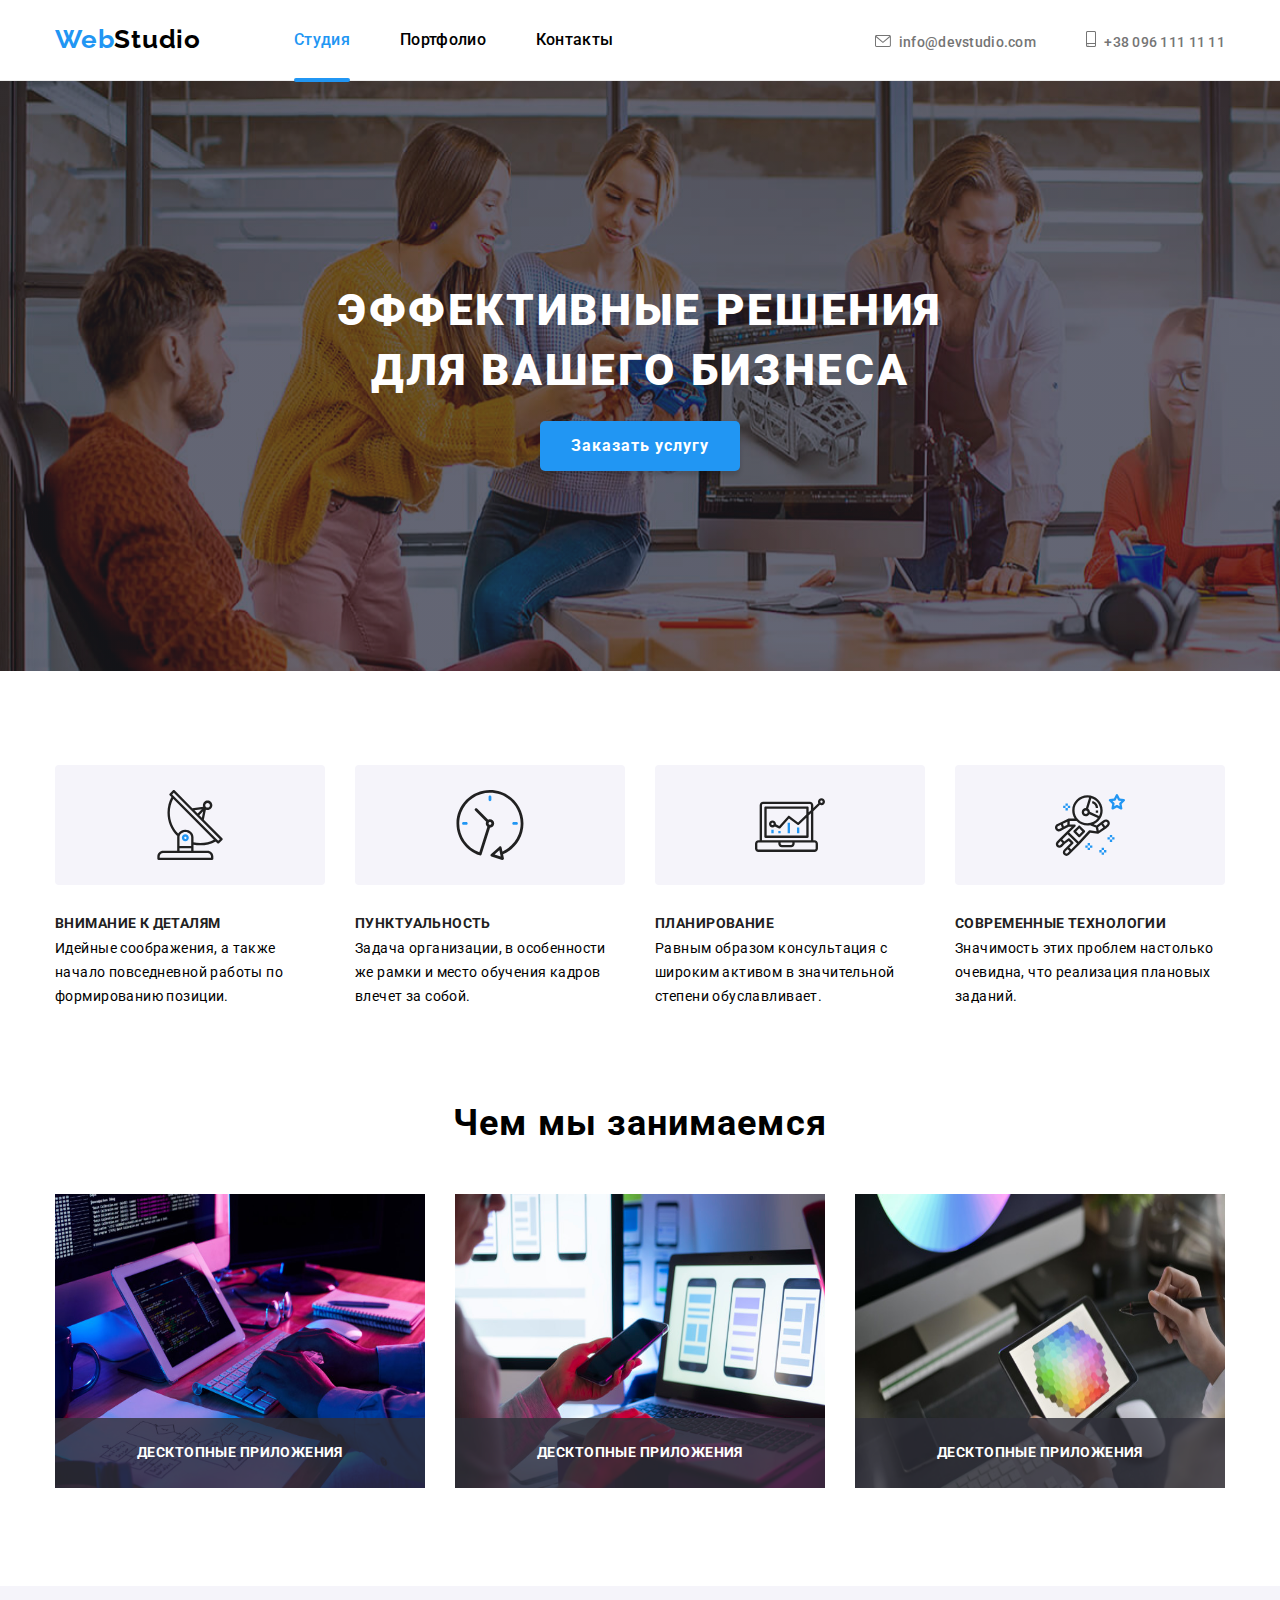
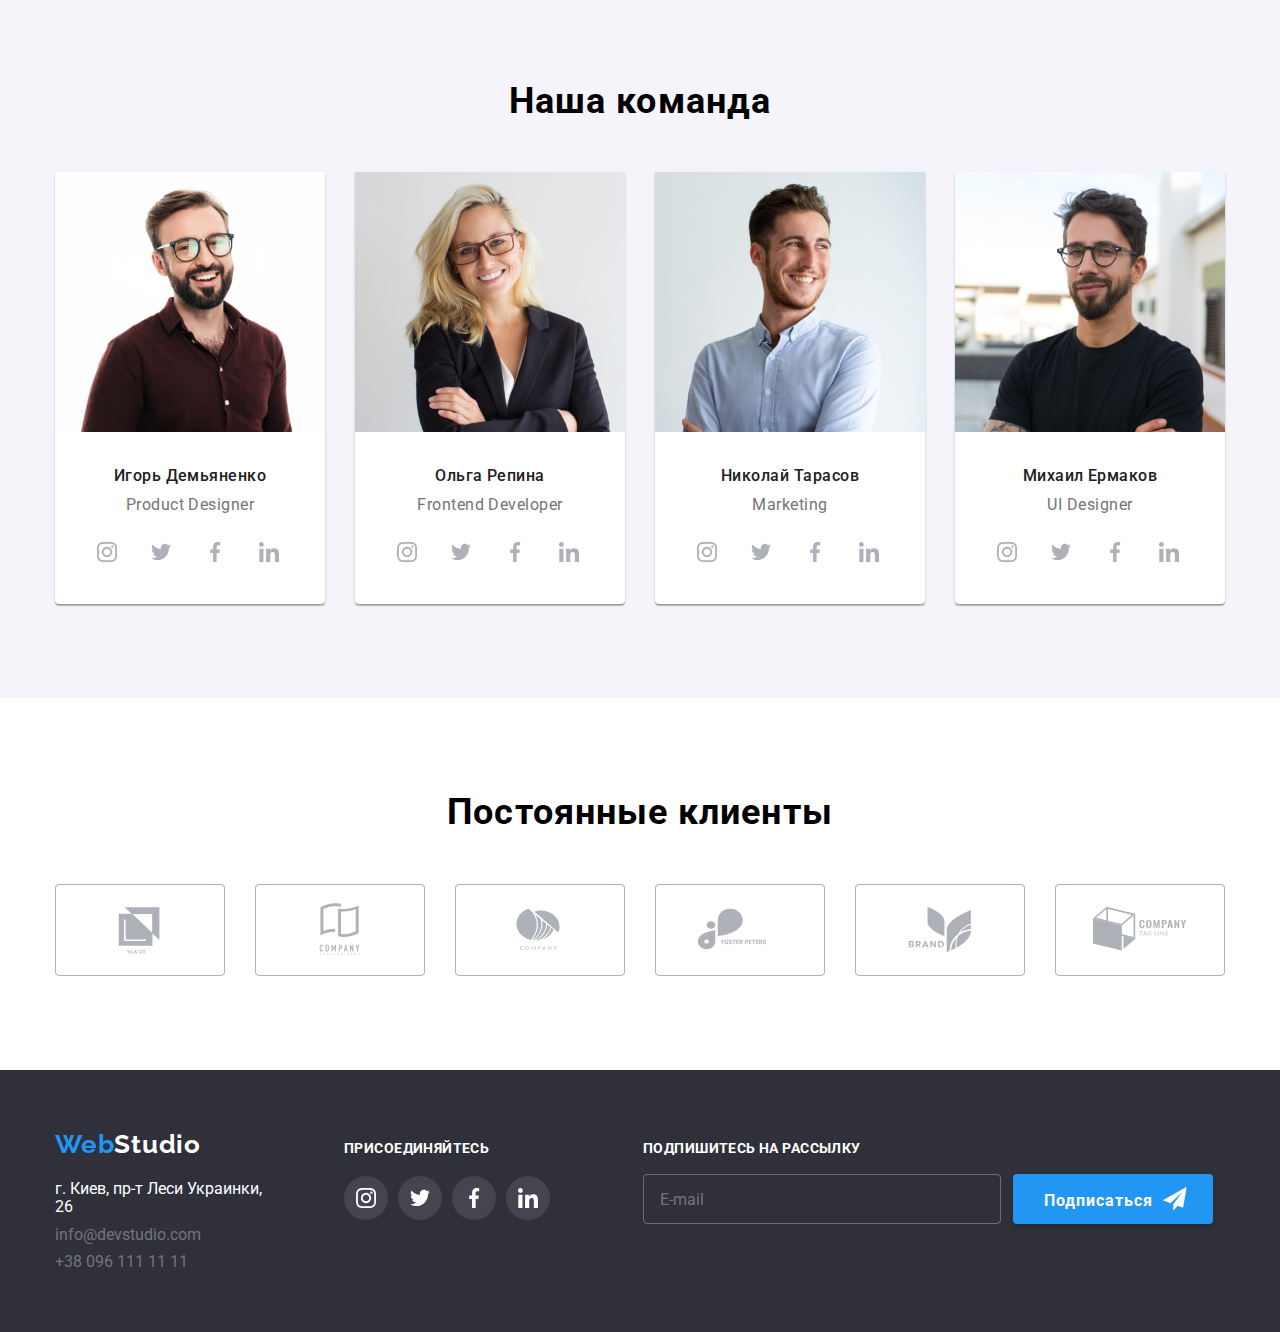
==== index.html @ 07a465f6 "190220222018" ====
<!DOCTYPE html>
<html lang="en">
  <head>
    <meta charset="UTF-8" />
    <meta http-equiv="X-UA-Compatible" content="IE=edge" />
    <meta name="viewport" content="width=device-width, initial-scale=1.0" />
    <link rel="stylesheet" href="./css/modern-normalize.css" />
    <link rel="stylesheet" href="./css/styles.css" />
    <link rel="preconnect" href="https://fonts.googleapis.com" />
    <link rel="preconnect" href="https://fonts.gstatic.com" crossorigin />
    <link
      href="https://fonts.googleapis.com/css2?family=Raleway:wght@700&family=Roboto:wght@400;500;700;900&display=swap"
      rel="stylesheet"
    />
    <title>web studio v2.1</title>
  </head>
  <body>
    <!-- голова сайта -->
    <header class="header">
      <div class="container">
        <a class="header__logo" href="./index.html"
          ><span class="header__logo__web">Web</span>Studio</a
        >
        <nav class="head-block">
          <ul class="header__top__menu">
            <li class="header__top__menu__pages active">
              <a class="header__top__menu__pages__active" href="index.html">Студия</a>
            </li>
            <li class="header__top__menu__pages">
              <a class="header__top__menu__pages__active" href="portfolio.html">Портфолио</a>
            </li>
            <li class="header__top__menu__pages">
              <a class="header__top__menu__pages__active" href="#">Контакты</a>
            </li>
          </ul>
        </nav>
        <ul class="header__contacts">
          <li class="header__contacts__list">
            <a class="contact-icon" href="mailto:info@devstudio.com">
              <svg class="letter-icon">
                <use href="./images/symbol-defs.svg#icon-envelope"></use>
              </svg>
              info@devstudio.com</a
            >
          </li>
          <li class="header__contacts__list">
            <a class="contact-icon" href="tel:+38 096 111 11 11">
              <svg class="tel-icon">
                <use href="./images/symbol-defs.svg#icon-smartphone"></use>
              </svg>
              +38 096 111 11 11</a
            >
          </li>
        </ul>
      </div>
    </header>
    <!-- основная часть сайта -->
    <main>
    <!-- секция с банером -->
    <section class="baner">
      <h1 class="slider__sentences">Эффективные решения<br />для вашего бизнеса</h1>
      <button type="button" class="button__style" data-modal-open> Заказать услугу</button>
    </section>
    <!-- секция наши приемущевства -->
    <section class="section">
      <div class="container">
        <ul class="fetures__unit__list">
          <li class="fetures__unit__list__item">
            <div class="fetures__unit__list__info__item__photo">
              <svg class="fetures-img">
                <use href="./images/symbol-defs.svg#icon-antenna-1"></use>
              </svg>
            </div>
            <h3 class="fetures__unit__list__item__headline">Внимание к деталям</h3>
            <p class="fetures__unit__list__item__text">
              Идейные соображения, а также начало повседневной работы по формированию позиции.
            </p>
          </li>
          <li class="fetures__unit__list__item">
            <div class="fetures__unit__list__info__item__photo">
              <svg class="fetures-img">
                <use href="./images/symbol-defs.svg#icon-clock-1"></use>
              </svg>
            </div>
            <h3 class="fetures__unit__list__item__headline">Пунктуальность</h3>
            <p class="fetures__unit__list__item__text">
              Задача организации, в особенности же рамки и место обучения кадров влечет за собой.
            </p>
          </li>
          <li class="fetures__unit__list__item">
            <div class="fetures__unit__list__info__item__photo">
              <svg class="fetures-img">
                <use href="./images/symbol-defs.svg#icon-diagram-1"></use>
              </svg>
            </div>
            <h3 class="fetures__unit__list__item__headline">Планирование</h3>
            <p class="fetures__unit__list__item__text">
              Равным образом консультация с широким активом в значительной степени обуславливает.
            </p>
          </li>
          <li class="fetures__unit__list__item">
            <div class="fetures__unit__list__info__item__photo">
              <svg class="fetures-img">
                <use href="./images/symbol-defs.svg#icon-astronaut-1"></use>
              </svg>
            </div>
            <h3 class="fetures__unit__list__item__headline">Современные технологии</h3>
            <p class="fetures__unit__list__item__text">
              Значимость этих проблем настолько очевидна, что реализация плановых заданий.
            </p>
          </li>
        </ul>
      </div>
    </section>
    <!-- секция чем мы занимаемся -->
    <section class="what-we-do section">
      <div class="container">
        <h2 class="what-we-do__text">Чем мы занимаемся</h2>
        <ul class="what-we-do_unit-list">
          <li class="what-we-do_unit-list-item">
            <img
              src="./images/1.jpg"
              alt="Человек с блоком схемы"
              width="370"
              height="294"
              class="img-style"
            />
            <p class="text-over-image">Десктопные приложения</p>
          </li>
          <li class="what-we-do_unit-list-item">
            <img
              src="./images/2.jpg"
              alt="человек со смартфоном"
              width="370"
              height="294"
              class="img-style"
            />
            <p class="text-over-image">Десктопные приложения</p>
          </li>
          <li class="what-we-do_unit-list-item">
            <img
              src="./images/3.jpg"
              alt="Дизайнер выбирает цвет"
              width="370"
              height="294"
              class="img-style"
            />
            <p class="text-over-image">Десктопные приложения</p>
          </li>
        </ul>
      </div>
    </section>
    <!-- секция наша команда -->
    <section class="our-team section">
      <div class="container">
        <h2 class="our-team__text">Наша команда</h2>
        <ul class="our-team__unit-list">
          <li class="our-team__teammate">
            <img
              src="./images/demjanenko.jpg"
              alt="фото Игорь Демьяненко"
              width="270"
              height="260"
            />
            <div class="team-mate-profile">
              <h3 class="name-surname">Игорь Демьяненко</h3>
              <p class="career">Product Designer</p>
            
            <ul class="our-team__social__unit-list">
              <li class="our-team__social__unit-list__list-item">
                <a href="" class="our-team__social__unit-list__list-item__link">
                  <svg class="our-team__social-foto">
                    <use href="./images/symbol-defs.svg#icon-instagram"></use>
                  </svg>
                </a>
              </li>
              <li class="our-team__social__unit-list__list-item">
                <a href="" class="our-team__social__unit-list__list-item__link">
                  <svg class="our-team__social-foto">
                    <use href="./images/symbol-defs.svg#icon-twitter-1"></use>
                  </svg>
                </a>
              </li>
              <li class="our-team__social__unit-list__list-item">
                <a href="" class="our-team__social__unit-list__list-item__link">
                  <svg class="our-team__social-foto">
                    <use href="./images/symbol-defs.svg#icon-facebook-1"></use>
                  </svg>
                </a>
              </li>
              <li class="our-team__social__unit-list__list-item">
                <a href="" class="our-team__social__unit-list__list-item__link">
                  <svg class="our-team__social-foto">
                    <use href="./images/symbol-defs.svg#icon-linkedin-1"></use>
                  </svg>
                </a>
              </li>
            </ul>
          </div>
          </li>
          <li class="our-team__teammate">
            <img src="./images/repina.jpg" alt="фото Ольга Репина" width="270" height="260" />
            <div class="team-mate-profile">
              <h3 class="name-surname">Ольга Репина</h3>
              <p class="career">Frontend Developer</p>
            
            <ul class="our-team__social__unit-list">
              <li class="our-team__social__unit-list__list-item">
                <a href="" class="our-team__social__unit-list__list-item__link">
                  <svg class="our-team__social-foto">
                    <use href="./images/symbol-defs.svg#icon-instagram"></use>
                  </svg>
                </a>
              </li>
              <li class="our-team__social__unit-list__list-item">
                <a href="" class="our-team__social__unit-list__list-item__link">
                  <svg class="our-team__social-foto">
                    <use href="./images/symbol-defs.svg#icon-twitter-1"></use>
                  </svg>
                </a>
              </li>
              <li class="our-team__social__unit-list__list-item">
                <a href="" class="our-team__social__unit-list__list-item__link">
                  <svg class="our-team__social-foto">
                    <use href="./images/symbol-defs.svg#icon-facebook-1"></use>
                  </svg>
                </a>
              </li>
              <li class="our-team__social__unit-list__list-item">
                <a href="" class="our-team__social__unit-list__list-item__link">
                  <svg class="our-team__social-foto">
                    <use href="./images/symbol-defs.svg#icon-linkedin-1"></use>
                  </svg>
                </a>
              </li>
            </ul>
          </div>
          </li>
          <li class="our-team__teammate">
            <img src="./images/tarasov.jpg" alt="фото Николай Тарасов" width="270" height="260" />
            <div class="team-mate-profile">
              <h3 class="name-surname">Николай Тарасов</h3>
              <p class="career">Marketing</p>
            
            <ul class="our-team__social__unit-list">
              <li class="our-team__social__unit-list__list-item">
                <a href="" class="our-team__social__unit-list__list-item__link">
                  <svg class="our-team__social-foto">
                    <use href="./images/symbol-defs.svg#icon-instagram"></use>
                  </svg>
                </a>
              </li>
              <li class="our-team__social__unit-list__list-item">
                <a href="" class="our-team__social__unit-list__list-item__link">
                  <svg class="our-team__social-foto">
                    <use href="./images/symbol-defs.svg#icon-twitter-1"></use>
                  </svg>
                </a>
              </li>
              <li class="our-team__social__unit-list__list-item">
                <a href="" class="our-team__social__unit-list__list-item__link">
                  <svg class="our-team__social-foto">
                    <use href="./images/symbol-defs.svg#icon-facebook-1"></use>
                  </svg>
                </a>
              </li>
              <li class="our-team__social__unit-list__list-item">
                <a href="" class="our-team__social__unit-list__list-item__link">
                  <svg class="our-team__social-foto">
                    <use href="./images/symbol-defs.svg#icon-linkedin-1"></use>
                  </svg>
                </a>
              </li>
            </ul>
          </div>
          </li>
          <li class="our-team__teammate">
            <img src="./images/ermakov.jpg" alt="фото Михаил Ермаков" width="270" height="260" />
            <div class="team-mate-profile">
              <h3 class="name-surname">Михаил Ермаков</h3>
              <p class="career">UI Designer</p>
            
            <ul class="our-team__social__unit-list">
              <li class="our-team__social__unit-list__list-item">
                <a href="" class="our-team__social__unit-list__list-item__link">
                  <svg class="our-team__social-foto">
                    <use href="./images/symbol-defs.svg#icon-instagram"></use>
                  </svg>
                </a>
              </li>
              <li class="our-team__social__unit-list__list-item">
                <a href="" class="our-team__social__unit-list__list-item__link">
                  <svg class="our-team__social-foto">
                    <use href="./images/symbol-defs.svg#icon-twitter-1"></use>
                  </svg>
                </a>
              </li>
              <li class="our-team__social__unit-list__list-item">
                <a href="" class="our-team__social__unit-list__list-item__link">
                  <svg class="our-team__social-foto">
                    <use href="./images/symbol-defs.svg#icon-facebook-1"></use>
                  </svg>
                </a>
              </li>
              <li class="our-team__social__unit-list__list-item">
                <a href="" class="our-team__social__unit-list__list-item__link">
                  <svg class="our-team__social-foto">
                    <use href="./images/symbol-defs.svg#icon-linkedin-1"></use>
                  </svg>
                </a>
              </li>
            </ul>
          </div>
          </li>
        </ul>
      </div>
    </section>
    <section class="our-clients section">
      <div class="container">
        <h2 class="our-clients__headline">Постоянные клиенты</h2>
        <ul class="our-clients__unit-list">
          <li class="our-clients__unit-list__list-iten">
            <a class="our-clients__links" href="#">
          <svg class="our-clients__foto">
            <use href="./images/symbol-defs.svg#icon-Logo">
            </use>
          </svg>
        </a>
        </li>
        <li class="our-clients__unit-list__list-iten">
          <a class="our-clients__links" href="#">
          <svg class="our-clients__foto">
            <use href="./images/symbol-defs.svg#icon-Logo2">
            </use>
          </svg>
        </a>
        </li>
        <li class="our-clients__unit-list__list-iten">
          <a class="our-clients__links" href="#">
          <svg class="our-clients__foto">
            <use href="./images/symbol-defs.svg#icon-Logo3">
            </use>
          </svg>
        </a>
        </li>
        <li class="our-clients__unit-list__list-iten">
          <a class="our-clients__links" href="#">
            <svg class="our-clients__foto">
              <use href="./images/symbol-defs.svg#icon-Logo4">
              </use>
            </svg>
          </a>
        </li>
        <li class="our-clients__unit-list__list-iten">
          <a class="our-clients__links" href="#">
          <svg class="our-clients__foto">
            <use href="./images/symbol-defs.svg#icon-Logo5">
            </use>
          </svg>
        </a>
        </li>
        <li class="our-clients__unit-list__list-iten">
          <a class="our-clients__links" href="#">
          <svg class="our-clients__foto">
            <use href="./images/symbol-defs.svg#icon-Logo6">
            </use>
          </svg>
        </a>
        </li>
      </div>
    </section>
  </main>
    <!-- подвал сайта -->
    <footer class="footer">
      <div class="container">
        <div class="footer-block1">
        <a href="#" class="footer__logo"><span class="footer__logo__web">Web</span>Studio </a>
        <adress class="footer__adress">
          <ul class="footer__adress__unit">
            <li class="footer__adress__unit__list">
              <p class="footer__adress__unit__list__street">
                <a
                  href="https://goo.gl/maps/rMcHHb8cHS6tsSC66"
                  class="footer__adress__unit__list__street__building"
                  target="_blank"
                  rel="noopener noreferrer nofollow"
                  >г. Киев, пр-т Леси Украинки, 26</a
                >
              </p>
            </li>
            <li class="footer__adress__unit__list">
              <a href="mailto:info@devstudio.com" class="footer-item">info@devstudio.com</a>
            </li>
            <li class="footer__adress__unit__list">
              <a href="tel:+380961111111" class="footer-item">+38 096 111 11 11</a>
            </li>
          </ul>
        </adress>
      </div>
             <div class="footer-block2">
          <p class="social__text">присоединяйтесь</p>
          <ul class="social__unit-list">
            <li class="subscribe__social__buttons">
              <a class="social-links" href="#">
                <svg class="social-foto">
                  <use href="./images/symbol-defs.svg#icon-instagram_footer">
                  </use>
                </svg>
              </a>
            </li>
            <li class="subscribe__social__buttons">
              <a class="social-links" href="#">
                <svg class="social-foto">
                  <use href="./images/symbol-defs.svg#icon-twitter_footer">
                  </use>
                </svg>
              </a>
            </li>
            <li class="subscribe__social__buttons">
              <a class="social-links" href="#">
                <svg class="social-foto">
                  <use href="./images/symbol-defs.svg#icon-facebook_footer">
                  </use>
                </svg>
              </a>
            </li>
            <li class="subscribe__social__buttons">
              <a class="social-links" href="#">
                <svg class="social-foto">
                  <use href="./images/symbol-defs.svg#icon-linkedin_footer">
                  </use>
                </svg>
              </a>
            </li>
           </ul>
        </div>
        <div class="subscription-email">
          <p class="social-subscription__text">Подпишитесь на рассылку</p>
          <form class="form-subscription-email">
             <input type="email" name="email" id="email" class="email-subscription" placeholder="E-mail">
             <button type="submit" class="subscription-button">Подписаться
                <svg class="icon-send-button">
                   <use href="images/symbol-defs.svg#icon-icon-send"></use>
                </svg>
             </button>
          </form>
       </div>
      </div>
      
  </div>
    </footer>
    <div class="backdrop is-hidden" data-modal>
      <div class="modal">
         <button type="button" class="modal-close-btn" data-modal-close>
            <svg class="close-btn">
               <use href="images/symbol-defs.svg#icon-X"></use>
            </svg>
         </button>
         <p class="modal-title">Оставьте свои данные, мы вам перезвоним</p>
         <form class="modal-form">
            <label for="user-name" class="text-label-form">Имя</label>
            <div class="thumb-user-name">
               <input type="text" name="user-name" class="modal-input" id="user-name">
               <svg class="form-user-icon">
                  <use href="images/symbol-defs.svg#icon-user"></use>
               </svg>
            </div>
            <label for="user-tel" class="text-label-form">Телефон</label>
            <div class="thumb-user-name">
               <input type="tel" name="user-tel" class="modal-input" id="user-tel">
               <svg class="form-user-icon">
                  <use href="images/symbol-defs.svg#icon-phone-form"></use>
               </svg>
            </div>
            <label for="user-email" class="text-label-form">Почта</label>
            <div class="thumb-user-name">
               <input type="email" name="user-email" class="modal-input" id="user-email">
               <svg class="form-user-icon">
                  <use href="images/symbol-defs.svg#icon-email-form"></use>
               </svg>
            </div>
            <label for="user-comments" class="text-label-form">Комментарий</label>
            <textarea class="modal-textarea" placeholder='Введите текст' name="user-comments"
               id="user-comments"></textarea>
            <label for="modal-checkbox" class="modal-checkbox"><input type="checkbox" class="checkbox"
                  name="modal-checkbox" id="modal-checkbox">
               <span class="checkbox-icon"> </span>
               <span class="checkbox-text">Соглашаюсь с рассылкой и принимаю
                  <span class="conditions-contract">
                     <a href="#" class="link-contract">
                        Условия
                        договора</a></span>
               </span>
            </label>
            <button type="submit" class="button-submit">Отправить</button>
         </form>
      </div>
   </div>
   <script src="./js/modal.js"></script>
  </body>
</html>
---- css/styles.css ----
* {
  margin: 0;
  padding: 0;
  box-sizing: border-box;
}
/* обнулення відступів */

:root {
  --background-color: #ffffff;
  --button-and-logo-color: #2196f3;
  --white-text-color: #ffffff;
  --black-text-color: #2f303a;
  --subtext-color: #757575;
  --second-color: #2f303a;
  --black-color2: #212121;
  --logo-color: #ffffff;
  --background-color-second: #f5f4fa;
}
/* коренева інтеграція кольорів. СSS змінна */
body {
  font-family: "Roboto", sans-serif;
  color: var(--main-color);
}
.container {
  width: 1200px;
  margin: 0 auto;
  padding-left: 15px;
  padding-right: 15px;
}
.section {
  padding-top: 94px;
  padding-bottom: 94px;
}
.header {
  border-bottom: 1px solid #ececec;
  padding-top: 25px;
  padding-bottom: 25px;
}
.header > .container {
  display: flex;
  align-items: center;
}
.head-block {
  display: flex;
  align-items: center;
}
.header__top__menu__pages__active:hover,
.header__top__menu__pages__active:focus {
  color: var(--button-and-logo-color);
}
/* ховер і фокус для меню шапки */
/* .header__contacts__list:hover,
.header__contacts__list:focus {
  color: var(--button-and-logo-color);
  cursor: pointer;
  fill: var(--button-and-logo-color);
} */
.nav-button:hover,
.nav-button:focus {
  background-color: var(--button-and-logo-color);
  color: var(--background-color);
  cursor: pointer;
  box-shadow: 0px 3px 1px rgba(0, 0, 0, 0.1), 0px 1px 2px rgba(0, 0, 0, 0.08),
    0px 2px 2px rgba(0, 0, 0, 0.12);
}

.active {
  color: var(--button-and-logo-color);
  position: relative;
}
.active::after {
  content: "";
  width: 100%;
  height: 4px;
  position: absolute;
  background-color: var(--button-and-logo-color);
  border-radius: 2px;
  left: 0;
  bottom: -35px;
}

.header__logo {
  margin-right: 93px;
  color: var(--black-text-color);
  text-decoration: none;
  font-family: "Raleway", sans-serif;
  font-size: 26px;
  line-height: 1.15;
  font-weight: 700;
  text-decoration: none;
  color: var(--text-color);
  letter-spacing: 0.03em;
}
.header__logo__web {
  color: var(--button-and-logo-color);
}
.header__top__menu {
  display: flex;
  justify-content: space-between;
  color: var(--text-color);
}
.header__top__menu__pages {
  display: flex;
  list-style: none;
  justify-content: space-between;
  display: block; /* заповнення цілого контейнера по краяям. Стосується кнопки */
  font-weight: 500;
  font-size: 16px;
  line-height: 0.875;
  letter-spacing: 0.02em;
}
.header__top__menu__pages__active {
  text-decoration: none;
  color: inherit;
}

.header__top__menu__pages:not(:last-child) {
  margin-right: 50px;
}
.header__contacts {
  display: flex;
  justify-content: space-between;
  align-items: baseline;
  text-decoration: none;
  list-style: none;
  margin-left: auto;
}
.header__contacts__list {
  color: var(--subtext-color);
  text-decoration: none;
  font-size: 14px;
  font-weight: 500;
  line-height: 0.875;
  letter-spacing: 0.02em;
}

.header__contacts__list:not(:last-child) {
  margin-right: 50px;
}
/* подвал сайта */
.footer {
  background-color: var(--second-color);
  padding-top: 60px;
  padding-bottom: 60px;
  display: flex;
}
/* блок с адресами */
.footer__logo {
  color: var(--logo-color);
  text-decoration: none;
  font-family: "Raleway", sans-serif;
  font-size: 26px;
  line-height: 1.15;
  font-weight: 700;
  letter-spacing: 0.03em;
  margin-bottom: 20px;
  display: block;
}
.footer__logo__web {
  color: var(--button-and-logo-color);
}
.footer__adress {
  margin-top: 20px;
}
.footer__adress__unit {
}
.footer__adress__unit__list {
  list-style: none;
}
.footer__adress__unit__list:not(:last-child) {
  margin-bottom: 9px;
}
.footer__adress__unit__list__street {
}
.footer__adress__unit__list__street__building {
  color: var(--logo-color);
  text-decoration: none;
}
.footer-item {
  text-decoration: none;
  color: var(--subtext-color);
}

/* блок з банером */
.baner {
  background-color: var(--second-color);
  text-align: center;
  padding-top: 200px;
  padding-bottom: 200px;
  background-image: linear-gradient(rgba(47, 48, 58, 0.4), rgba(47, 48, 58, 0.4)),
    url(../images/baner-img.png);
  max-width: 1600px;
  margin: 0 auto;
  background-repeat: no-repeat;
}
.slider__sentences {
  color: var(--white-text-color);
  margin-bottom: 20px;
  font-size: 44px;
  font-weight: 900;
  line-height: 1.36;
  text-transform: uppercase;
  text-align: center;
  letter-spacing: 0.06em;
}
.button__style {
  font-family: inherit; /* примусова наслідування шрифтів, навіть якщо елемент не може наслідувати з body*/
  width: 200px;
  height: 50px;
  background-color: var(--button-and-logo-color);
  border: none; /* візуальне обгортання елемента лінією (наприклад кнопка без рамок) */
  border-radius: 5px;
  color: var(--background-color);
  font-size: 16px;
  font-weight: 700;
  line-height: 1.875;
  cursor: pointer; /* курсор при наведенні стає рукою */
  letter-spacing: 0.06em;
  box-shadow: 0px 4px 4px rgba(0, 0, 0, 0.15); /* тінь кнопки */
}
/* блок з нашими приемущевствами */

.fetures__unit__list {
  display: flex;
  justify-content: space-between;
  list-style: none;
  align-items: center;
}
.fetures__unit__list__item {
  width: 270px;
}
.fetures__unit__list__item:not(:last-child) {
  margin-right: 30px;
}
.fetures__unit__list__item__headline {
  margin-bottom: 5px;
  font-weight: 700;
  font-size: 14px;
  line-height: 16px;
  letter-spacing: 0.03em;
  text-transform: uppercase;
  color: var(--black-color2);
}
.fetures__unit__list__item__text {
  font-size: 14px;
  line-height: 24px;
  letter-spacing: 0.03em;
}
/* блок. чем мы занимаемся */
.what-we-do {
  padding-top: 0;
}
.what-we-do__text {
  text-align: center;
  margin-bottom: 50px;
  font-weight: 700;
  font-size: 36px;
  line-height: 42px;
  letter-spacing: 0.03em;
}
.what-we-do_unit-list {
  display: flex;
  justify-content: space-between;
}
.what-we-do_unit-list-item {
  list-style: none;
  position: relative;
}
.text-over-image {
  position: absolute;
  bottom: 4px;
  left: 0;
  width: 100%;
  height: 70px;
  color: #fff;
  background: rgba(47, 48, 58, 0.8);
  display: flex;
  justify-content: center;
  align-items: center;
  font-weight: 700;
  font-size: 14px;
  line-height: 1.14;
  text-align: center;
  letter-spacing: 0.03em;
  text-transform: uppercase;
  color: #ffffff;
}
.img-style {
}
/* блок. наша команда */
.our-team {
  background-color: var(--background-color-second);
  align-items: center;
}
.our-team__text {
  text-align: center;
  margin-bottom: 50px;
  font-weight: 700;
  font-size: 36px;
  line-height: 42px;
  letter-spacing: 0.03em;
}
.our-team__unit-list {
  display: flex;
  justify-content: space-between;
}
.our-team__teammate {
  list-style: none;
  background: #ffffff;
  box-shadow: 0px 1px 3px rgba(0, 0, 0, 0.12), 0px 1px 1px rgba(0, 0, 0, 0.14),
    0px 2px 1px rgba(0, 0, 0, 0.2);
  border-radius: 0px 0px 4px 4px;
  /* height: 370px; */
}
.team-mate-profile {
  align-items: center;
  padding-top: 30px;
  padding-bottom: 30px;
}
.name-surname {
  font-weight: 500;
  font-size: 16px;
  line-height: 19px;
  text-align: center;
  letter-spacing: 0.03em;
  color: var(--black-color2);
  margin-bottom: 10px;
}
.career {
  font-size: 16px;
  line-height: 19px;
  text-align: center;
  padding-bottom: 16px;
  letter-spacing: 0.03em;
  color: var(--subtext-color);
}
.our-team__social {
  width: 206px;
  height: 44px;
  margin-left: 32px;
  margin-bottom: 30px;
}
.our-team__social__unit-list {
  display: flex;
  padding-left: 30px;
}
.our-team__social__unit-list__list-item {
  width: 44px;
  height: 44px;
  list-style: none;
}
.our-team__social__unit-list__list-item:not(:last-child) {
  margin-right: 10px;
}
.our-team__social__unit-list__list-item__link {
  width: 44px;
  height: 44px;
  border-radius: 50%;
  display: flex;
  justify-content: center;
  align-items: center;
  fill: #afb1b8;
  background: rgba(255, 255, 255, 0.1);
  transition: background-color 250ms cubic-bezier(0.4, 0, 0.2, 1);
}
.our-team__social__unit-list__list-item__link:hover,
.our-team__social__unit-list__list-item__link:focus {
  background-color: #2196f3;
  fill: var(--white-text-color);
}
.our-team__social-foto {
  width: 20px;
  height: 20px;
}

/* Начало стилей портфолио */
.portfolio-nav__unit-list {
  display: flex;
  justify-content: center;
  align-items: center;
  list-style: none;
  margin-bottom: 50px;
}

/* кнопки портфоліо */
.portfolio-nav__unit-list__list-item:not(:last-child) {
  margin-right: 10px;
}
.nav-button {
  background-color: var(--background-color-second);
  padding: 6px 22px;
  border: none;
  font-family: inherit;
  font-weight: 500;
  font-size: 16px;
  line-height: 26px;
  text-align: center;
  letter-spacing: 0.03em;
  border-radius: 4px;
  border-radius: 4px;
}
.nav-button-active {
  color: white;
  padding: 6px 22px;
  background: #2196f3;
  box-shadow: 0px 3px 1px rgba(0, 0, 0, 0.1), 0px 1px 2px rgba(0, 0, 0, 0.08),
    0px 2px 2px rgba(0, 0, 0, 0.12);
  border-radius: 4px;
}
.our-projects_unit-list {
  display: flex;
  justify-content: space-between;
  flex-wrap: wrap;
  list-style: none;
}
.our-projects__unit-list__list-item {
  margin: 0px 30px 30px 0px;
}
.our-projects__unit-list__list-item:nth-child(3n + 3) {
  margin-right: 0;
}
.our-projects__unit-list__list-item:nth-child(n + 7) {
  margin-bottom: 0;
}

.item-project {
  display: block;
  text-decoration: none;
  transition: box-shadow 250ms cubic-bezier(0.4, 0, 0.2, 1);
}
.item-project:hover,
.item-project:focus {
  cursor: pointer;
  box-shadow: 0px 1px 1px rgba(0, 0, 0, 0.12), 0px 4px 4px rgba(0, 0, 0, 0.06),
    1px 4px 6px rgba(0, 0, 0, 0.16);
}
.our-projects__unit-list__list-item:hover .our-projects__description-text {
  transform: translateY(0);
}
.portfolio-img {
  position: relative;
  overflow: hidden;
}
.img-thumb {
  position: relative;
  overflow: hidden;
}
.our-projects__description-text {
  position: absolute;
  top: 0;
  left: 0;
  height: 100%;
  background: rgba(33, 150, 243, 0.9);
  transform: translateY(calc(100% + 1px));
  transition: transform 250ms cubic-bezier(0.4, 0, 0.2, 1);
  font-size: 18px;
  line-height: 1.55;
  letter-spacing: 0.03em;
  color: #ffffff;
  padding: 63px 24px 0 24px;
}
.container-items {
  color: var(--black-text-color);
  background: #ffffff;
  border-bottom: 1px solid #eeeeee;
  border-left: 1px solid #eeeeee;
  border-right: 1px solid #eeeeee;
  padding: 20px 24px;
}
.subhead {
}
.subtext {
}

.our-projects_unit-list .subhead {
  font-family: inherit;
  font-weight: 700;
  font-size: 18px;
  line-height: 36px;
  letter-spacing: 0.06em;
  color: var(--black-text-color);
}
.our-projects_unit-list .subtext {
  font-family: inherit;
  font-size: 16px;
  line-height: 30px;
  letter-spacing: 0.03em;
  color: var(--subtext-color);
}
.letter-icon {
  width: 16px;
  height: 12px;
  margin-right: 5px;
  fill: currentColor;
}
.contact-icon {
  text-decoration: none;
  color: inherit;
  display: block;
  align-items: center;
}
.contact-icon:hover,
.contact-icon:focus {
  color: var(--button-and-logo-color);
  cursor: pointer;
  fill: var(--button-and-logo-color);
}
.tel-icon {
  width: 10px;
  height: 16px;
  margin-right: 5px;
  fill: currentColor;
}
.fetures-img {
  width: 70px;
  height: 70px;
  align-items: center;
  align-content: center;
}
.fetures__unit__list__info__item__photo {
  align-items: center;
  display: flex;
  justify-content: center;
  height: 120px;
  background: #f5f4fa;
  box-sizing: border-box;
  border-radius: 4px;
  margin-bottom: 30px;
}
/* секция наши клиенты */
.our-clients {
}
.our-clients__headline {
  text-align: center;
  color: var(--text-color);
  font-weight: 700;
  font-size: 36px;
  line-height: 1.16;
  margin: 0 0 50px 0;
  letter-spacing: 0.03em;
}
.our-clients__unit-list {
  list-style: none;
  display: flex;
}
.our-clients__unit-list__list-iten {
  width: 170px;
  height: 92px;
}
.our-clients__unit-list__list-iten:not(:last-child) {
  margin-right: 30px;
}
.our-clients__foto {
  width: 106px;
  height: 60px;
}
.our-clients__links {
  display: flex;
  justify-content: center;
  width: 100%;
  height: 100%;
  align-items: center;
  box-sizing: border-box;
  border: 1px solid #afb1b8;
  border-radius: 4px;
  fill: currentColor;
  fill: #afb1b8;
  transition: fill 250ms cubic-bezier(0.4, 0, 0.2, 1), border 250ms cubic-bezier(0.4, 0, 0.2, 1);
}
.our-clients__links:hover,
.our-clients__links:focus {
  fill: var(--button-and-logo-color);
  border: 1px solid var(--button-and-logo-color);
}
/* блок с соц сетями в подвале */
.footer > .container {
  display: flex;
  align-items: baseline;
}
.footer-block2 {
  width: 206px;
  height: 80px;
}
.footer-block1 {
  margin-right: 70px;
}
.social__text {
  font-weight: bold;
  font-size: 14px;
  line-height: 16px;
  letter-spacing: 0.03em;
  text-transform: uppercase;
  color: var(--white-text-color);
  margin-bottom: 20px;
}
.social__unit-list {
  display: flex;
}
.subscribe__social__buttons {
  list-style: none;
  width: 44px;
  height: 44px;
}
.subscribe__social__buttons:not(:last-child) {
  margin-right: 10px;
}
.social-links {
  width: 44px;
  height: 44px;
  border-radius: 50%;
  display: flex;
  justify-content: center;
  align-items: center;
  background: rgba(255, 255, 255, 0.1);
  transition: background-color 250ms cubic-bezier(0.4, 0, 0.2, 1);
}
.social-links:hover,
.social-links:focus {
  background-color: var(--button-and-logo-color);
}
.social-foto {
  width: 20px;
  height: 20px;
  fill: #ffffff;
}
.subscription-email {
  margin-left: 93px;
}
/* блок пожписки */
.social-subscription__text {
  font-weight: 700;
  font-size: 14px;
  line-height: 0.875;
  letter-spacing: 0.03em;
  text-transform: uppercase;
  color: #ffffff;
  margin-bottom: 20px;
}
.form-subscription-email {
  display: flex;
}
.email-subscription {
  width: 358px;
  height: 50px;
  border: 1px solid rgba(255, 255, 255, 0.3);
  background-color: transparent;
  padding: 15px 16px;
  box-sizing: border-box;
  border-radius: 4px;
  outline: none;
  color: rgba(255, 255, 255, 0.3);
}
.subscription-button {
  width: 200px;
  height: 50px;
  background: #2196f3;
  box-shadow: 0px 4px 4px rgba(0, 0, 0, 0.15);
  border-radius: 4px;
  border: none;
  margin-left: 12px;
  font-weight: 700;
  font-size: 16px;
  line-height: 30px;
  letter-spacing: 0.06em;
  color: #ffffff;
  align-items: center;
  text-align: center;
}
.icon-send-button {
  display: inline-block;
  width: 24px;
  height: 24px;
  fill: #fff;
  transform: translate(20%, 20%);
}

/* Модалка */
.backdrop {
  width: 100vw;
  height: 100vh;
  background-color: rgba(0, 0, 0, 0.3);
  position: fixed;
  top: 0;
  transition: visibility 250ms cubic-bezier(0.4, 0, 0.2, 1),
    opacity 250ms cubic-bezier(0.4, 0, 0.2, 1), rotate 250ms linear;
}
.modal {
  width: 528px;
  min-height: 581px;
  background-color: #ffffff;
  box-shadow: 0px 1px 3px rgba(0, 0, 0, 0.12), 0px 1px 1px rgba(0, 0, 0, 0.14),
    0px 2px 1px rgba(0, 0, 0, 0.2);
  border-radius: 4px;
  position: absolute;
  top: 50%;
  left: 50%;
  transform: translate(-50%, -50%);
  padding: 40px;
}
.modal-close-btn {
  display: flex;
  justify-content: center;
  align-items: center;
  width: 30px;
  height: 30px;
  border-radius: 50%;
  position: absolute;
  background-color: #fff;
  border: 1px solid rgba(0, 0, 0, 0.1);
  top: 14px;
  right: 14px;
}
.modal-close-btn:hover,
.modal-close-btn:focus {
  fill: var(--button-and-logo-color);
}

.close-btn {
  height: 30px;
  width: 30px;
}
.is-hidden {
  opacity: 0;
  pointer-events: 0;
  visibility: hidden;
}
.modal-form {
  display: flex;
  flex-direction: column;
}

.modal-input {
  width: 100%;
  height: 40px;
  border: 1px solid rgba(33, 33, 33, 0.2);
  box-sizing: border-box;
  border-radius: 4px;
  padding-left: 42px;
  cursor: pointer;
  margin-top: 4px;
  margin-bottom: 10px;
  outline: none;
  transition: color 250ms cubic-bezier(0.4, 0, 0.2, 1);
}
.modal-input:focus + .form-user-icon {
  fill: var(--button-and-logo-color);
}
.modal-input:focus {
  border: 1px solid var(--button-and-logo-color);
}
.modal-textarea {
  width: 100%;
  height: 120px;
  border: 1px solid rgba(33, 33, 33, 0.2);
  box-sizing: border-box;
  border-radius: 4px;
  outline: none;
  padding: 12px 16px;
  margin-top: 4px;
  font-size: 14px;
  line-height: 16px;
  letter-spacing: 0.01em;
  color: rgba(117, 117, 117, 0.5);
  resize: none;
  cursor: pointer;
  transition: color 250ms cubic-bezier(0.4, 0, 0.2, 1);
}
.modal-textarea:focus {
  border: 1px solid var(--button-and-logo-color);
}

.modal-title {
  font-weight: 700;
  font-size: 20px;
  line-height: 1.15;
  text-align: center;
  letter-spacing: 0.03em;
  color: #212121;
  margin-bottom: 10px;
}
.button-submit {
  padding: 10px 55px;
  background: #188ce8;
  box-shadow: 0px 4px 4px rgba(0, 0, 0, 0.15);
  border-radius: 4px;
  border: none;
  letter-spacing: 0.06em;
  font-weight: 700;
  font-size: 16px;
  line-height: 30px;
  color: #ffffff;
  margin: 0 auto;
}
.text-label-form {
  font-size: 12px;
  line-height: 14px;
  letter-spacing: 0.01em;
  color: #757575;
}
.modal-checkbox {
  display: flex;
  justify-content: center;
  align-items: center;
  margin-top: 20px;
  margin-bottom: 30px;
}
.checkbox-text {
  display: inline;
  font-size: 14px;
  line-height: 24px;
  letter-spacing: 0.03em;
  color: #757575;
  padding-left: 7px;
}
.conditions-contract {
  font-size: 14px;
  line-height: 24px;
  letter-spacing: 0.03em;
  color: var(--main-color);
  border-bottom: 1px solid var(--button-and-logo-color);
}
.link-contract {
  text-decoration: none;
  color: inherit;
}
.thumb-user-name {
  position: relative;
}
.form-user-icon {
  position: absolute;
  top: 50%;
  left: 15px;
  transform: translate(0, -60%);
  height: 18px;
  width: 18px;
  pointer-events: none;
  fill: inherit;
}
.subscription-email {
  margin-left: 93px;
}
.subscription-button {
  width: 200px;
  height: 50px;
  background: #2196f3;
  box-shadow: 0px 4px 4px rgba(0, 0, 0, 0.15);
  border-radius: 4px;
  border: none;
  margin-right: 12px;
  font-weight: 700;
  font-size: 16px;
  line-height: 30px;
  letter-spacing: 0.06em;
  color: #ffffff;
  align-items: center;
  text-align: center;
}
.icon-send-button {
  display: inline-block;
  width: 24px;
  height: 24px;
  fill: #fff;
  transform: translate(20%, 20%);
}
.checkbox {
  position: absolute;
  white-space: nowrap;
  width: 1px;
  height: 1px;
  overflow: hidden;
  border: 0;
  padding: 0;
  clip: rect(0 0 0 0);
  clip-path: inset(50%);
  margin: -1px;
}
.checkbox-icon {
  content: "";
  display: inline-block;
  width: 15px;
  height: 15px;
  border: 2px solid #252525;
  border-radius: 2px;
}
.checkbox:checked + .checkbox-icon {
  background-color: var(--button-and-logo-color);
  border: 2px solid var(--button-and-logo-color);
  background-image: url("../images/icon check.svg");
  background-size: contain;
  background-origin: content-box;
}
.checkbox:focus + .checkbox-icon,
.checkbox:hover + .checkbox-icon {
  border: 2px solid var(--button-and-logo-color);
}
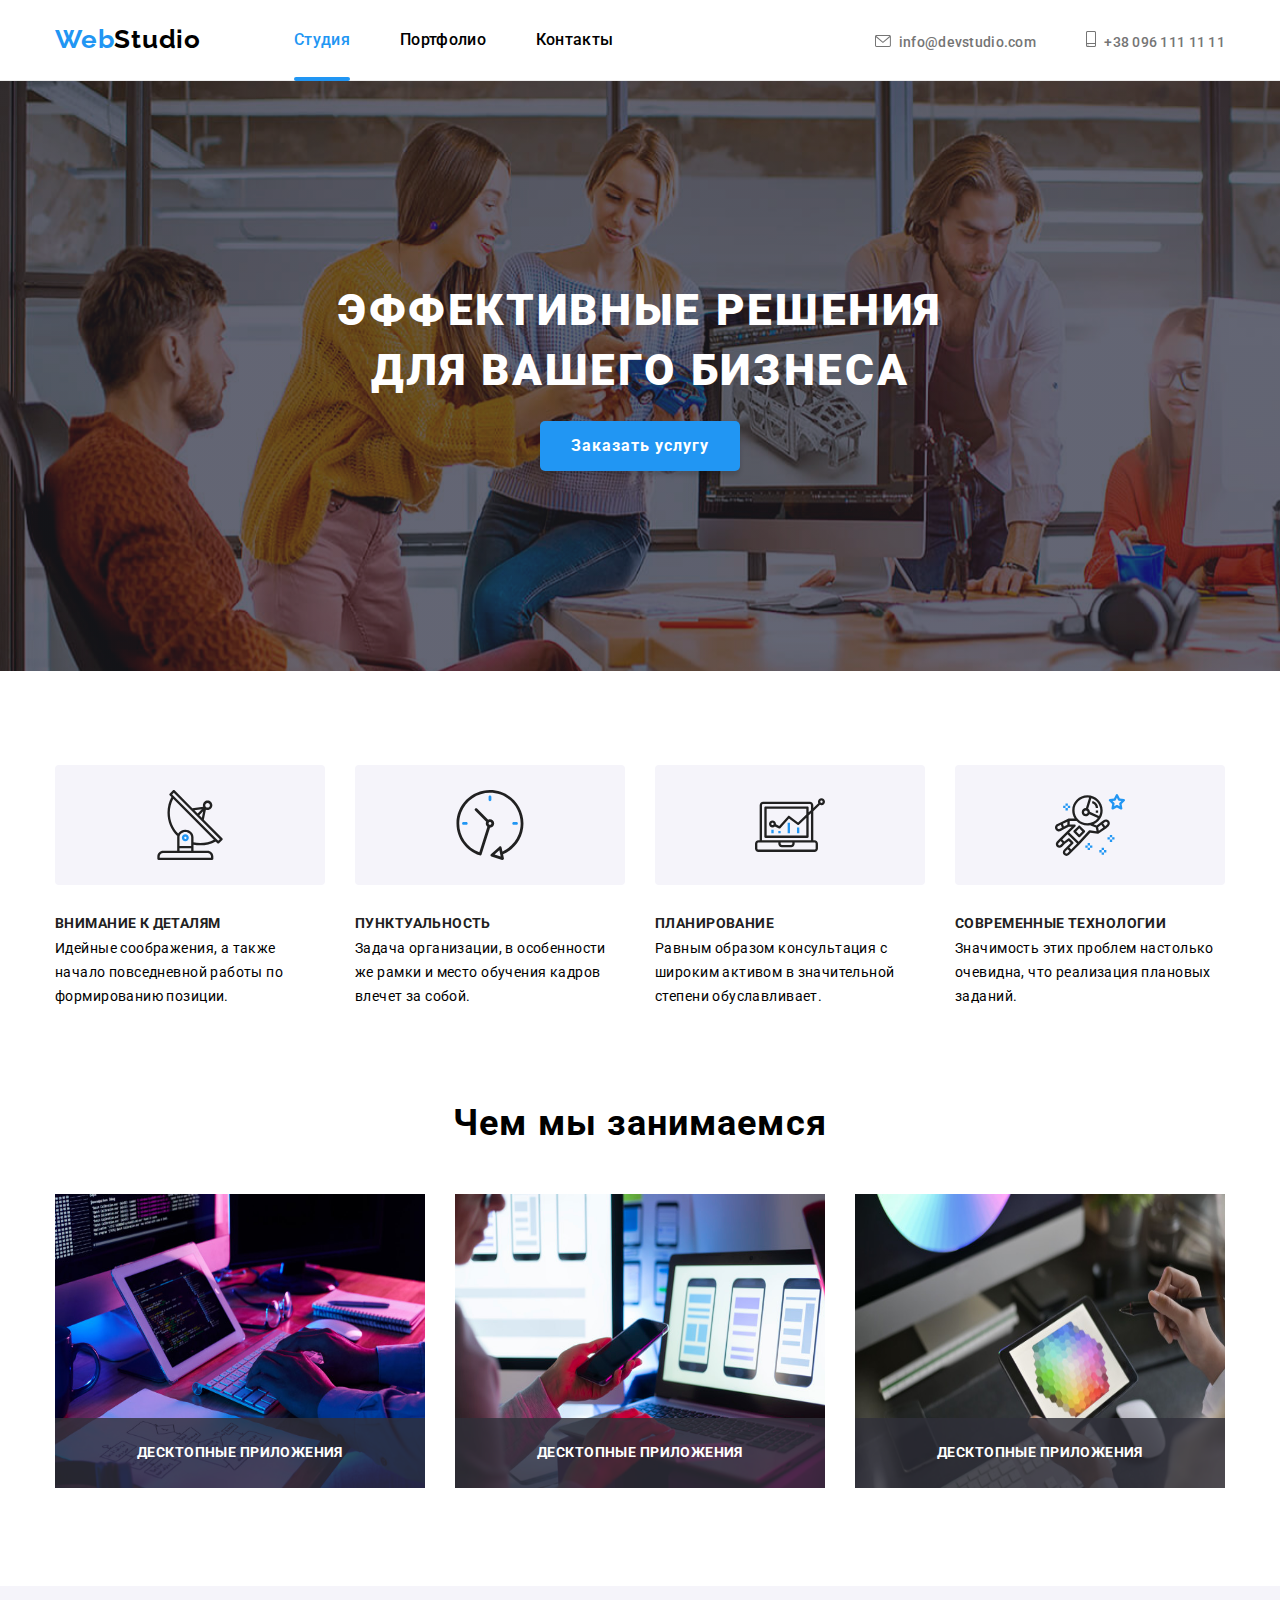
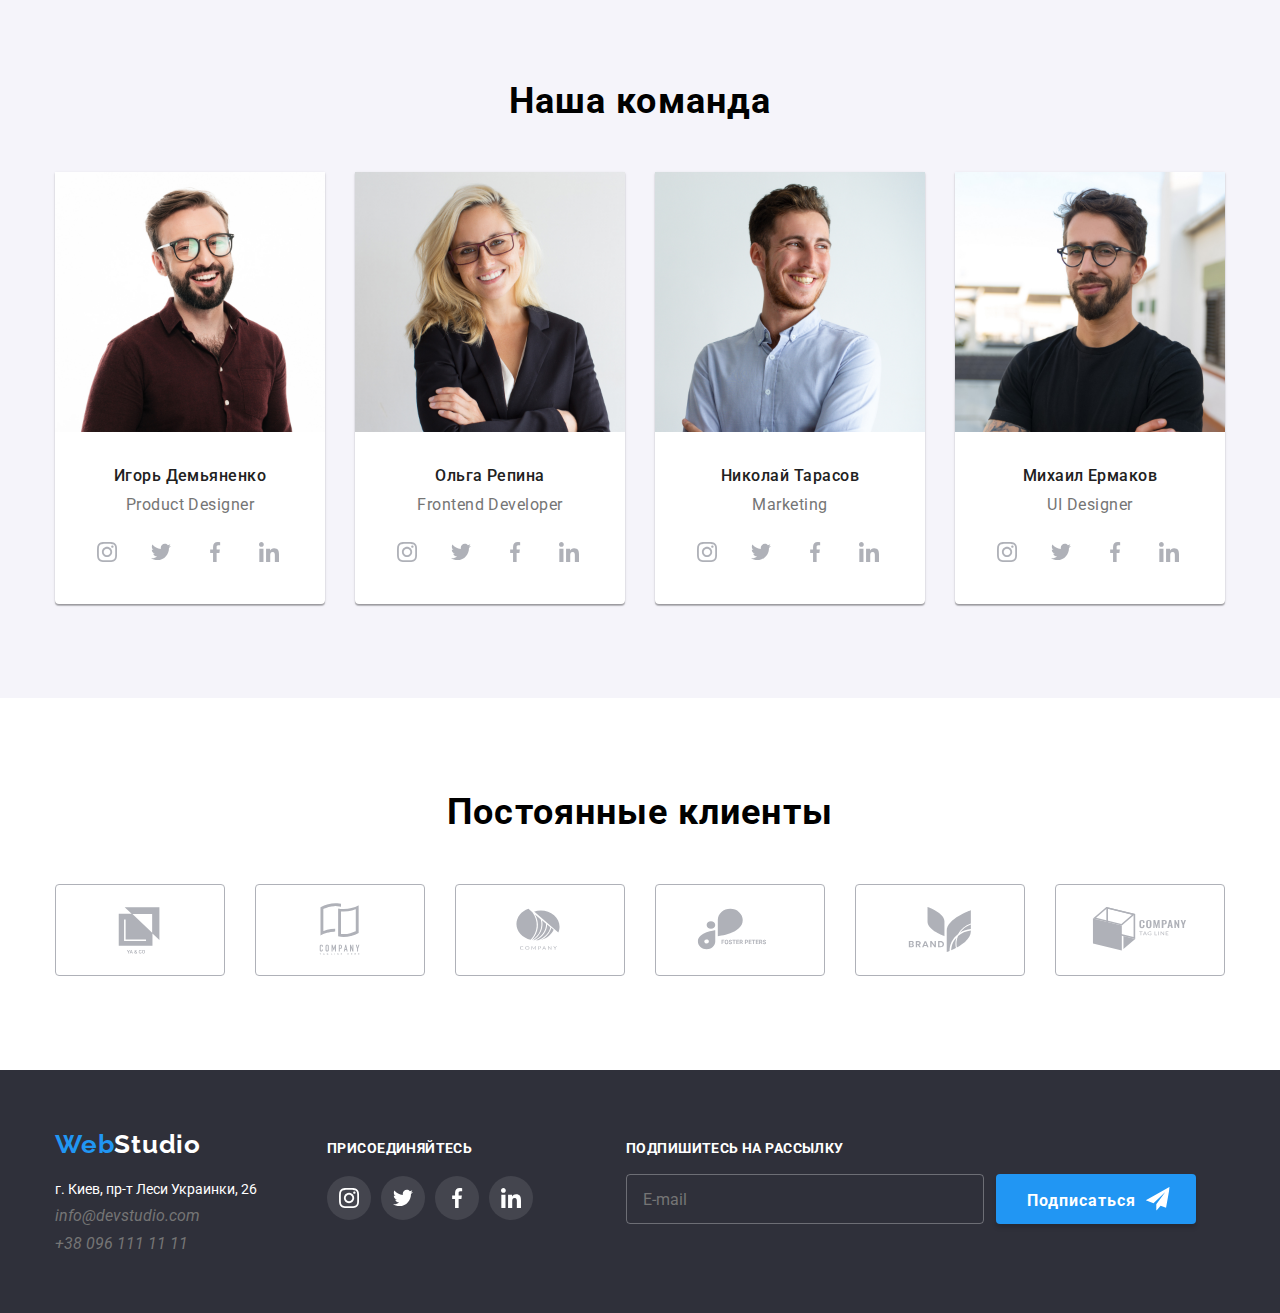
==== commit a890cb91: "200220221450" ====
--- a/index.html
+++ b/index.html
@@ -44,7 +44,7 @@
             >
           </li>
           <li class="header__contacts__list">
-            <a class="contact-icon" href="tel:+38 096 111 11 11">
+            <a class="contact-icon" href="tel:+380961111111">
               <svg class="tel-icon">
                 <use href="./images/symbol-defs.svg#icon-smartphone"></use>
               </svg>
@@ -56,446 +56,446 @@
     </header>
     <!-- основная часть сайта -->
     <main>
-    <!-- секция с банером -->
-    <section class="baner">
-      <h1 class="slider__sentences">Эффективные решения<br />для вашего бизнеса</h1>
-      <button type="button" class="button__style" data-modal-open> Заказать услугу</button>
-    </section>
-    <!-- секция наши приемущевства -->
-    <section class="section">
-      <div class="container">
-        <ul class="fetures__unit__list">
-          <li class="fetures__unit__list__item">
-            <div class="fetures__unit__list__info__item__photo">
-              <svg class="fetures-img">
-                <use href="./images/symbol-defs.svg#icon-antenna-1"></use>
-              </svg>
-            </div>
-            <h3 class="fetures__unit__list__item__headline">Внимание к деталям</h3>
-            <p class="fetures__unit__list__item__text">
-              Идейные соображения, а также начало повседневной работы по формированию позиции.
-            </p>
-          </li>
-          <li class="fetures__unit__list__item">
-            <div class="fetures__unit__list__info__item__photo">
-              <svg class="fetures-img">
-                <use href="./images/symbol-defs.svg#icon-clock-1"></use>
-              </svg>
-            </div>
-            <h3 class="fetures__unit__list__item__headline">Пунктуальность</h3>
-            <p class="fetures__unit__list__item__text">
-              Задача организации, в особенности же рамки и место обучения кадров влечет за собой.
-            </p>
-          </li>
-          <li class="fetures__unit__list__item">
-            <div class="fetures__unit__list__info__item__photo">
-              <svg class="fetures-img">
-                <use href="./images/symbol-defs.svg#icon-diagram-1"></use>
-              </svg>
-            </div>
-            <h3 class="fetures__unit__list__item__headline">Планирование</h3>
-            <p class="fetures__unit__list__item__text">
-              Равным образом консультация с широким активом в значительной степени обуславливает.
-            </p>
-          </li>
-          <li class="fetures__unit__list__item">
-            <div class="fetures__unit__list__info__item__photo">
-              <svg class="fetures-img">
-                <use href="./images/symbol-defs.svg#icon-astronaut-1"></use>
-              </svg>
-            </div>
-            <h3 class="fetures__unit__list__item__headline">Современные технологии</h3>
-            <p class="fetures__unit__list__item__text">
-              Значимость этих проблем настолько очевидна, что реализация плановых заданий.
-            </p>
-          </li>
-        </ul>
-      </div>
-    </section>
-    <!-- секция чем мы занимаемся -->
-    <section class="what-we-do section">
-      <div class="container">
-        <h2 class="what-we-do__text">Чем мы занимаемся</h2>
-        <ul class="what-we-do_unit-list">
-          <li class="what-we-do_unit-list-item">
-            <img
-              src="./images/1.jpg"
-              alt="Человек с блоком схемы"
-              width="370"
-              height="294"
-              class="img-style"
-            />
-            <p class="text-over-image">Десктопные приложения</p>
-          </li>
-          <li class="what-we-do_unit-list-item">
-            <img
-              src="./images/2.jpg"
-              alt="человек со смартфоном"
-              width="370"
-              height="294"
-              class="img-style"
-            />
-            <p class="text-over-image">Десктопные приложения</p>
-          </li>
-          <li class="what-we-do_unit-list-item">
-            <img
-              src="./images/3.jpg"
-              alt="Дизайнер выбирает цвет"
-              width="370"
-              height="294"
-              class="img-style"
-            />
-            <p class="text-over-image">Десктопные приложения</p>
-          </li>
-        </ul>
-      </div>
-    </section>
-    <!-- секция наша команда -->
-    <section class="our-team section">
-      <div class="container">
-        <h2 class="our-team__text">Наша команда</h2>
-        <ul class="our-team__unit-list">
-          <li class="our-team__teammate">
-            <img
-              src="./images/demjanenko.jpg"
-              alt="фото Игорь Демьяненко"
-              width="270"
-              height="260"
-            />
-            <div class="team-mate-profile">
-              <h3 class="name-surname">Игорь Демьяненко</h3>
-              <p class="career">Product Designer</p>
-            
-            <ul class="our-team__social__unit-list">
-              <li class="our-team__social__unit-list__list-item">
-                <a href="" class="our-team__social__unit-list__list-item__link">
-                  <svg class="our-team__social-foto">
-                    <use href="./images/symbol-defs.svg#icon-instagram"></use>
-                  </svg>
-                </a>
-              </li>
-              <li class="our-team__social__unit-list__list-item">
-                <a href="" class="our-team__social__unit-list__list-item__link">
-                  <svg class="our-team__social-foto">
-                    <use href="./images/symbol-defs.svg#icon-twitter-1"></use>
-                  </svg>
-                </a>
-              </li>
-              <li class="our-team__social__unit-list__list-item">
-                <a href="" class="our-team__social__unit-list__list-item__link">
-                  <svg class="our-team__social-foto">
-                    <use href="./images/symbol-defs.svg#icon-facebook-1"></use>
-                  </svg>
-                </a>
-              </li>
-              <li class="our-team__social__unit-list__list-item">
-                <a href="" class="our-team__social__unit-list__list-item__link">
-                  <svg class="our-team__social-foto">
-                    <use href="./images/symbol-defs.svg#icon-linkedin-1"></use>
-                  </svg>
-                </a>
-              </li>
-            </ul>
-          </div>
-          </li>
-          <li class="our-team__teammate">
-            <img src="./images/repina.jpg" alt="фото Ольга Репина" width="270" height="260" />
-            <div class="team-mate-profile">
-              <h3 class="name-surname">Ольга Репина</h3>
-              <p class="career">Frontend Developer</p>
-            
-            <ul class="our-team__social__unit-list">
-              <li class="our-team__social__unit-list__list-item">
-                <a href="" class="our-team__social__unit-list__list-item__link">
-                  <svg class="our-team__social-foto">
-                    <use href="./images/symbol-defs.svg#icon-instagram"></use>
-                  </svg>
-                </a>
-              </li>
-              <li class="our-team__social__unit-list__list-item">
-                <a href="" class="our-team__social__unit-list__list-item__link">
-                  <svg class="our-team__social-foto">
-                    <use href="./images/symbol-defs.svg#icon-twitter-1"></use>
-                  </svg>
-                </a>
-              </li>
-              <li class="our-team__social__unit-list__list-item">
-                <a href="" class="our-team__social__unit-list__list-item__link">
-                  <svg class="our-team__social-foto">
-                    <use href="./images/symbol-defs.svg#icon-facebook-1"></use>
-                  </svg>
-                </a>
-              </li>
-              <li class="our-team__social__unit-list__list-item">
-                <a href="" class="our-team__social__unit-list__list-item__link">
-                  <svg class="our-team__social-foto">
-                    <use href="./images/symbol-defs.svg#icon-linkedin-1"></use>
-                  </svg>
-                </a>
-              </li>
-            </ul>
-          </div>
-          </li>
-          <li class="our-team__teammate">
-            <img src="./images/tarasov.jpg" alt="фото Николай Тарасов" width="270" height="260" />
-            <div class="team-mate-profile">
-              <h3 class="name-surname">Николай Тарасов</h3>
-              <p class="career">Marketing</p>
-            
-            <ul class="our-team__social__unit-list">
-              <li class="our-team__social__unit-list__list-item">
-                <a href="" class="our-team__social__unit-list__list-item__link">
-                  <svg class="our-team__social-foto">
-                    <use href="./images/symbol-defs.svg#icon-instagram"></use>
-                  </svg>
-                </a>
-              </li>
-              <li class="our-team__social__unit-list__list-item">
-                <a href="" class="our-team__social__unit-list__list-item__link">
-                  <svg class="our-team__social-foto">
-                    <use href="./images/symbol-defs.svg#icon-twitter-1"></use>
-                  </svg>
-                </a>
-              </li>
-              <li class="our-team__social__unit-list__list-item">
-                <a href="" class="our-team__social__unit-list__list-item__link">
-                  <svg class="our-team__social-foto">
-                    <use href="./images/symbol-defs.svg#icon-facebook-1"></use>
-                  </svg>
-                </a>
-              </li>
-              <li class="our-team__social__unit-list__list-item">
-                <a href="" class="our-team__social__unit-list__list-item__link">
-                  <svg class="our-team__social-foto">
-                    <use href="./images/symbol-defs.svg#icon-linkedin-1"></use>
-                  </svg>
-                </a>
-              </li>
-            </ul>
-          </div>
-          </li>
-          <li class="our-team__teammate">
-            <img src="./images/ermakov.jpg" alt="фото Михаил Ермаков" width="270" height="260" />
-            <div class="team-mate-profile">
-              <h3 class="name-surname">Михаил Ермаков</h3>
-              <p class="career">UI Designer</p>
-            
-            <ul class="our-team__social__unit-list">
-              <li class="our-team__social__unit-list__list-item">
-                <a href="" class="our-team__social__unit-list__list-item__link">
-                  <svg class="our-team__social-foto">
-                    <use href="./images/symbol-defs.svg#icon-instagram"></use>
-                  </svg>
-                </a>
-              </li>
-              <li class="our-team__social__unit-list__list-item">
-                <a href="" class="our-team__social__unit-list__list-item__link">
-                  <svg class="our-team__social-foto">
-                    <use href="./images/symbol-defs.svg#icon-twitter-1"></use>
-                  </svg>
-                </a>
-              </li>
-              <li class="our-team__social__unit-list__list-item">
-                <a href="" class="our-team__social__unit-list__list-item__link">
-                  <svg class="our-team__social-foto">
-                    <use href="./images/symbol-defs.svg#icon-facebook-1"></use>
-                  </svg>
-                </a>
-              </li>
-              <li class="our-team__social__unit-list__list-item">
-                <a href="" class="our-team__social__unit-list__list-item__link">
-                  <svg class="our-team__social-foto">
-                    <use href="./images/symbol-defs.svg#icon-linkedin-1"></use>
-                  </svg>
-                </a>
-              </li>
-            </ul>
-          </div>
-          </li>
-        </ul>
-      </div>
-    </section>
-    <section class="our-clients section">
-      <div class="container">
-        <h2 class="our-clients__headline">Постоянные клиенты</h2>
-        <ul class="our-clients__unit-list">
-          <li class="our-clients__unit-list__list-iten">
-            <a class="our-clients__links" href="#">
-          <svg class="our-clients__foto">
-            <use href="./images/symbol-defs.svg#icon-Logo">
-            </use>
-          </svg>
-        </a>
-        </li>
-        <li class="our-clients__unit-list__list-iten">
-          <a class="our-clients__links" href="#">
-          <svg class="our-clients__foto">
-            <use href="./images/symbol-defs.svg#icon-Logo2">
-            </use>
-          </svg>
-        </a>
-        </li>
-        <li class="our-clients__unit-list__list-iten">
-          <a class="our-clients__links" href="#">
-          <svg class="our-clients__foto">
-            <use href="./images/symbol-defs.svg#icon-Logo3">
-            </use>
-          </svg>
-        </a>
-        </li>
-        <li class="our-clients__unit-list__list-iten">
-          <a class="our-clients__links" href="#">
-            <svg class="our-clients__foto">
-              <use href="./images/symbol-defs.svg#icon-Logo4">
-              </use>
-            </svg>
-          </a>
-        </li>
-        <li class="our-clients__unit-list__list-iten">
-          <a class="our-clients__links" href="#">
-          <svg class="our-clients__foto">
-            <use href="./images/symbol-defs.svg#icon-Logo5">
-            </use>
-          </svg>
-        </a>
-        </li>
-        <li class="our-clients__unit-list__list-iten">
-          <a class="our-clients__links" href="#">
-          <svg class="our-clients__foto">
-            <use href="./images/symbol-defs.svg#icon-Logo6">
-            </use>
-          </svg>
-        </a>
-        </li>
-      </div>
-    </section>
-  </main>
+      <!-- секция с банером -->
+      <section class="baner">
+        <h1 class="slider__sentences">Эффективные решения<br />для вашего бизнеса</h1>
+        <button type="button" class="button__style" data-modal-open>Заказать услугу</button>
+      </section>
+      <!-- секция наши приемущевства -->
+      <section class="section">
+        <div class="container">
+          <ul class="fetures__unit__list">
+            <li class="fetures__unit__list__item">
+              <div class="fetures__unit__list__info__item__photo">
+                <svg class="fetures-img">
+                  <use href="./images/symbol-defs.svg#icon-antenna-1"></use>
+                </svg>
+              </div>
+              <h3 class="fetures__unit__list__item__headline">Внимание к деталям</h3>
+              <p class="fetures__unit__list__item__text">
+                Идейные соображения, а также начало повседневной работы по формированию позиции.
+              </p>
+            </li>
+            <li class="fetures__unit__list__item">
+              <div class="fetures__unit__list__info__item__photo">
+                <svg class="fetures-img">
+                  <use href="./images/symbol-defs.svg#icon-clock-1"></use>
+                </svg>
+              </div>
+              <h3 class="fetures__unit__list__item__headline">Пунктуальность</h3>
+              <p class="fetures__unit__list__item__text">
+                Задача организации, в особенности же рамки и место обучения кадров влечет за собой.
+              </p>
+            </li>
+            <li class="fetures__unit__list__item">
+              <div class="fetures__unit__list__info__item__photo">
+                <svg class="fetures-img">
+                  <use href="./images/symbol-defs.svg#icon-diagram-1"></use>
+                </svg>
+              </div>
+              <h3 class="fetures__unit__list__item__headline">Планирование</h3>
+              <p class="fetures__unit__list__item__text">
+                Равным образом консультация с широким активом в значительной степени обуславливает.
+              </p>
+            </li>
+            <li class="fetures__unit__list__item">
+              <div class="fetures__unit__list__info__item__photo">
+                <svg class="fetures-img">
+                  <use href="./images/symbol-defs.svg#icon-astronaut-1"></use>
+                </svg>
+              </div>
+              <h3 class="fetures__unit__list__item__headline">Современные технологии</h3>
+              <p class="fetures__unit__list__item__text">
+                Значимость этих проблем настолько очевидна, что реализация плановых заданий.
+              </p>
+            </li>
+          </ul>
+        </div>
+      </section>
+      <!-- секция чем мы занимаемся -->
+      <section class="what-we-do section">
+        <div class="container">
+          <h2 class="what-we-do__text">Чем мы занимаемся</h2>
+          <ul class="what-we-do_unit-list">
+            <li class="what-we-do_unit-list-item">
+              <img
+                src="./images/1.jpg"
+                alt="Человек с блоком схемы"
+                width="370"
+                height="294"
+                class="img-style"
+              />
+              <p class="text-over-image">Десктопные приложения</p>
+            </li>
+            <li class="what-we-do_unit-list-item">
+              <img
+                src="./images/2.jpg"
+                alt="человек со смартфоном"
+                width="370"
+                height="294"
+                class="img-style"
+              />
+              <p class="text-over-image">Десктопные приложения</p>
+            </li>
+            <li class="what-we-do_unit-list-item">
+              <img
+                src="./images/3.jpg"
+                alt="Дизайнер выбирает цвет"
+                width="370"
+                height="294"
+                class="img-style"
+              />
+              <p class="text-over-image">Десктопные приложения</p>
+            </li>
+          </ul>
+        </div>
+      </section>
+      <!-- секция наша команда -->
+      <section class="our-team section">
+        <div class="container">
+          <h2 class="our-team__text">Наша команда</h2>
+          <ul class="our-team__unit-list">
+            <li class="our-team__teammate">
+              <img
+                src="./images/demjanenko.jpg"
+                alt="фото Игорь Демьяненко"
+                width="270"
+                height="260"
+              />
+              <div class="team-mate-profile">
+                <h3 class="name-surname">Игорь Демьяненко</h3>
+                <p class="career">Product Designer</p>
+
+                <ul class="our-team__social__unit-list">
+                  <li class="our-team__social__unit-list__list-item">
+                    <a href="" class="our-team__social__unit-list__list-item__link">
+                      <svg class="our-team__social-foto">
+                        <use href="./images/symbol-defs.svg#icon-instagram"></use>
+                      </svg>
+                    </a>
+                  </li>
+                  <li class="our-team__social__unit-list__list-item">
+                    <a href="" class="our-team__social__unit-list__list-item__link">
+                      <svg class="our-team__social-foto">
+                        <use href="./images/symbol-defs.svg#icon-twitter-1"></use>
+                      </svg>
+                    </a>
+                  </li>
+                  <li class="our-team__social__unit-list__list-item">
+                    <a href="" class="our-team__social__unit-list__list-item__link">
+                      <svg class="our-team__social-foto">
+                        <use href="./images/symbol-defs.svg#icon-facebook-1"></use>
+                      </svg>
+                    </a>
+                  </li>
+                  <li class="our-team__social__unit-list__list-item">
+                    <a href="" class="our-team__social__unit-list__list-item__link">
+                      <svg class="our-team__social-foto">
+                        <use href="./images/symbol-defs.svg#icon-linkedin-1"></use>
+                      </svg>
+                    </a>
+                  </li>
+                </ul>
+              </div>
+            </li>
+            <li class="our-team__teammate">
+              <img src="./images/repina.jpg" alt="фото Ольга Репина" width="270" height="260" />
+              <div class="team-mate-profile">
+                <h3 class="name-surname">Ольга Репина</h3>
+                <p class="career">Frontend Developer</p>
+
+                <ul class="our-team__social__unit-list">
+                  <li class="our-team__social__unit-list__list-item">
+                    <a href="" class="our-team__social__unit-list__list-item__link">
+                      <svg class="our-team__social-foto">
+                        <use href="./images/symbol-defs.svg#icon-instagram"></use>
+                      </svg>
+                    </a>
+                  </li>
+                  <li class="our-team__social__unit-list__list-item">
+                    <a href="" class="our-team__social__unit-list__list-item__link">
+                      <svg class="our-team__social-foto">
+                        <use href="./images/symbol-defs.svg#icon-twitter-1"></use>
+                      </svg>
+                    </a>
+                  </li>
+                  <li class="our-team__social__unit-list__list-item">
+                    <a href="" class="our-team__social__unit-list__list-item__link">
+                      <svg class="our-team__social-foto">
+                        <use href="./images/symbol-defs.svg#icon-facebook-1"></use>
+                      </svg>
+                    </a>
+                  </li>
+                  <li class="our-team__social__unit-list__list-item">
+                    <a href="" class="our-team__social__unit-list__list-item__link">
+                      <svg class="our-team__social-foto">
+                        <use href="./images/symbol-defs.svg#icon-linkedin-1"></use>
+                      </svg>
+                    </a>
+                  </li>
+                </ul>
+              </div>
+            </li>
+            <li class="our-team__teammate">
+              <img src="./images/tarasov.jpg" alt="фото Николай Тарасов" width="270" height="260" />
+              <div class="team-mate-profile">
+                <h3 class="name-surname">Николай Тарасов</h3>
+                <p class="career">Marketing</p>
+
+                <ul class="our-team__social__unit-list">
+                  <li class="our-team__social__unit-list__list-item">
+                    <a href="" class="our-team__social__unit-list__list-item__link">
+                      <svg class="our-team__social-foto">
+                        <use href="./images/symbol-defs.svg#icon-instagram"></use>
+                      </svg>
+                    </a>
+                  </li>
+                  <li class="our-team__social__unit-list__list-item">
+                    <a href="" class="our-team__social__unit-list__list-item__link">
+                      <svg class="our-team__social-foto">
+                        <use href="./images/symbol-defs.svg#icon-twitter-1"></use>
+                      </svg>
+                    </a>
+                  </li>
+                  <li class="our-team__social__unit-list__list-item">
+                    <a href="" class="our-team__social__unit-list__list-item__link">
+                      <svg class="our-team__social-foto">
+                        <use href="./images/symbol-defs.svg#icon-facebook-1"></use>
+                      </svg>
+                    </a>
+                  </li>
+                  <li class="our-team__social__unit-list__list-item">
+                    <a href="" class="our-team__social__unit-list__list-item__link">
+                      <svg class="our-team__social-foto">
+                        <use href="./images/symbol-defs.svg#icon-linkedin-1"></use>
+                      </svg>
+                    </a>
+                  </li>
+                </ul>
+              </div>
+            </li>
+            <li class="our-team__teammate">
+              <img src="./images/ermakov.jpg" alt="фото Михаил Ермаков" width="270" height="260" />
+              <div class="team-mate-profile">
+                <h3 class="name-surname">Михаил Ермаков</h3>
+                <p class="career">UI Designer</p>
+
+                <ul class="our-team__social__unit-list">
+                  <li class="our-team__social__unit-list__list-item">
+                    <a href="" class="our-team__social__unit-list__list-item__link">
+                      <svg class="our-team__social-foto">
+                        <use href="./images/symbol-defs.svg#icon-instagram"></use>
+                      </svg>
+                    </a>
+                  </li>
+                  <li class="our-team__social__unit-list__list-item">
+                    <a href="" class="our-team__social__unit-list__list-item__link">
+                      <svg class="our-team__social-foto">
+                        <use href="./images/symbol-defs.svg#icon-twitter-1"></use>
+                      </svg>
+                    </a>
+                  </li>
+                  <li class="our-team__social__unit-list__list-item">
+                    <a href="" class="our-team__social__unit-list__list-item__link">
+                      <svg class="our-team__social-foto">
+                        <use href="./images/symbol-defs.svg#icon-facebook-1"></use>
+                      </svg>
+                    </a>
+                  </li>
+                  <li class="our-team__social__unit-list__list-item">
+                    <a href="" class="our-team__social__unit-list__list-item__link">
+                      <svg class="our-team__social-foto">
+                        <use href="./images/symbol-defs.svg#icon-linkedin-1"></use>
+                      </svg>
+                    </a>
+                  </li>
+                </ul>
+              </div>
+            </li>
+          </ul>
+        </div>
+      </section>
+      <section class="our-clients section">
+        <div class="container">
+          <h2 class="our-clients__headline">Постоянные клиенты</h2>
+          <ul class="our-clients__unit-list">
+            <li class="our-clients__unit-list__list-iten">
+              <a class="our-clients__links" href="#">
+                <svg class="our-clients__foto">
+                  <use href="./images/symbol-defs.svg#icon-Logo"></use>
+                </svg>
+              </a>
+            </li>
+            <li class="our-clients__unit-list__list-iten">
+              <a class="our-clients__links" href="#">
+                <svg class="our-clients__foto">
+                  <use href="./images/symbol-defs.svg#icon-Logo2"></use>
+                </svg>
+              </a>
+            </li>
+            <li class="our-clients__unit-list__list-iten">
+              <a class="our-clients__links" href="#">
+                <svg class="our-clients__foto">
+                  <use href="./images/symbol-defs.svg#icon-Logo3"></use>
+                </svg>
+              </a>
+            </li>
+            <li class="our-clients__unit-list__list-iten">
+              <a class="our-clients__links" href="#">
+                <svg class="our-clients__foto">
+                  <use href="./images/symbol-defs.svg#icon-Logo4"></use>
+                </svg>
+              </a>
+            </li>
+            <li class="our-clients__unit-list__list-iten">
+              <a class="our-clients__links" href="#">
+                <svg class="our-clients__foto">
+                  <use href="./images/symbol-defs.svg#icon-Logo5"></use>
+                </svg>
+              </a>
+            </li>
+            <li class="our-clients__unit-list__list-iten">
+              <a class="our-clients__links" href="#">
+                <svg class="our-clients__foto">
+                  <use href="./images/symbol-defs.svg#icon-Logo6"></use>
+                </svg>
+              </a>
+            </li>
+          </ul>
+        </div>
+      </section>
+    </main>
     <!-- подвал сайта -->
     <footer class="footer">
       <div class="container">
         <div class="footer-block1">
-        <a href="#" class="footer__logo"><span class="footer__logo__web">Web</span>Studio </a>
-        <adress class="footer__adress">
-          <ul class="footer__adress__unit">
-            <li class="footer__adress__unit__list">
-              <p class="footer__adress__unit__list__street">
-                <a
-                  href="https://goo.gl/maps/rMcHHb8cHS6tsSC66"
-                  class="footer__adress__unit__list__street__building"
-                  target="_blank"
-                  rel="noopener noreferrer nofollow"
-                  >г. Киев, пр-т Леси Украинки, 26</a
-                >
-              </p>
-            </li>
-            <li class="footer__adress__unit__list">
-              <a href="mailto:info@devstudio.com" class="footer-item">info@devstudio.com</a>
-            </li>
-            <li class="footer__adress__unit__list">
-              <a href="tel:+380961111111" class="footer-item">+38 096 111 11 11</a>
-            </li>
-          </ul>
-        </adress>
-      </div>
-             <div class="footer-block2">
+          <a href="#" class="footer__logo"><span class="footer__logo__web">Web</span>Studio </a>
+          <address class="footer__adress">
+            <ul class="footer__adress__unit">
+              <li class="footer__adress__unit__list">
+                <p class="footer__adress__unit__list__street">
+                  <a
+                    href="https://goo.gl/maps/rMcHHb8cHS6tsSC66"
+                    class="footer__adress__unit__list__street__building"
+                    target="_blank"
+                    rel="noopener noreferrer nofollow"
+                    >г. Киев, пр-т Леси Украинки, 26</a
+                  >
+                </p>
+              </li>
+              <li class="footer__adress__unit__list">
+                <a href="mailto:info@devstudio.com" class="footer-item">info@devstudio.com</a>
+              </li>
+              <li class="footer__adress__unit__list">
+                <a href="tel:+380961111111" class="footer-item">+38 096 111 11 11</a>
+              </li>
+            </ul>
+          </address>
+        </div>
+        <div class="footer-block2">
           <p class="social__text">присоединяйтесь</p>
           <ul class="social__unit-list">
             <li class="subscribe__social__buttons">
               <a class="social-links" href="#">
                 <svg class="social-foto">
-                  <use href="./images/symbol-defs.svg#icon-instagram_footer">
-                  </use>
+                  <use href="./images/symbol-defs.svg#icon-instagram_footer"></use>
                 </svg>
               </a>
             </li>
             <li class="subscribe__social__buttons">
               <a class="social-links" href="#">
                 <svg class="social-foto">
-                  <use href="./images/symbol-defs.svg#icon-twitter_footer">
-                  </use>
+                  <use href="./images/symbol-defs.svg#icon-twitter_footer"></use>
                 </svg>
               </a>
             </li>
             <li class="subscribe__social__buttons">
               <a class="social-links" href="#">
                 <svg class="social-foto">
-                  <use href="./images/symbol-defs.svg#icon-facebook_footer">
-                  </use>
+                  <use href="./images/symbol-defs.svg#icon-facebook_footer"></use>
                 </svg>
               </a>
             </li>
             <li class="subscribe__social__buttons">
               <a class="social-links" href="#">
                 <svg class="social-foto">
-                  <use href="./images/symbol-defs.svg#icon-linkedin_footer">
-                  </use>
-                </svg>
-              </a>
-            </li>
-           </ul>
+                  <use href="./images/symbol-defs.svg#icon-linkedin_footer"></use>
+                </svg>
+              </a>
+            </li>
+          </ul>
         </div>
         <div class="subscription-email">
           <p class="social-subscription__text">Подпишитесь на рассылку</p>
           <form class="form-subscription-email">
-             <input type="email" name="email" id="email" class="email-subscription" placeholder="E-mail">
-             <button type="submit" class="subscription-button">Подписаться
-                <svg class="icon-send-button">
-                   <use href="images/symbol-defs.svg#icon-icon-send"></use>
-                </svg>
-             </button>
+            <input
+              type="email"
+              name="email"
+              id="email"
+              class="email-subscription"
+              placeholder="E-mail"
+            />
+            <button type="submit" class="subscription-button">
+              Подписаться
+              <svg class="icon-send-button">
+                <use href="images/symbol-defs.svg#icon-icon-send"></use>
+              </svg>
+            </button>
           </form>
-       </div>
+        </div>
       </div>
-      
-  </div>
     </footer>
     <div class="backdrop is-hidden" data-modal>
       <div class="modal">
-         <button type="button" class="modal-close-btn" data-modal-close>
-            <svg class="close-btn">
-               <use href="images/symbol-defs.svg#icon-X"></use>
+        <button type="button" class="modal-close-btn" data-modal-close>
+          <svg class="close-btn">
+            <use href="images/symbol-defs.svg#icon-X"></use>
+          </svg>
+        </button>
+        <p class="modal-title">Оставьте свои данные, мы вам перезвоним</p>
+        <form class="modal-form">
+          <label for="user-name" class="text-label-form">Имя</label>
+          <div class="thumb-user-name">
+            <input type="text" name="user-name" class="modal-input" id="user-name" />
+            <svg class="form-user-icon">
+              <use href="images/symbol-defs.svg#icon-user"></use>
             </svg>
-         </button>
-         <p class="modal-title">Оставьте свои данные, мы вам перезвоним</p>
-         <form class="modal-form">
-            <label for="user-name" class="text-label-form">Имя</label>
-            <div class="thumb-user-name">
-               <input type="text" name="user-name" class="modal-input" id="user-name">
-               <svg class="form-user-icon">
-                  <use href="images/symbol-defs.svg#icon-user"></use>
-               </svg>
-            </div>
-            <label for="user-tel" class="text-label-form">Телефон</label>
-            <div class="thumb-user-name">
-               <input type="tel" name="user-tel" class="modal-input" id="user-tel">
-               <svg class="form-user-icon">
-                  <use href="images/symbol-defs.svg#icon-phone-form"></use>
-               </svg>
-            </div>
-            <label for="user-email" class="text-label-form">Почта</label>
-            <div class="thumb-user-name">
-               <input type="email" name="user-email" class="modal-input" id="user-email">
-               <svg class="form-user-icon">
-                  <use href="images/symbol-defs.svg#icon-email-form"></use>
-               </svg>
-            </div>
-            <label for="user-comments" class="text-label-form">Комментарий</label>
-            <textarea class="modal-textarea" placeholder='Введите текст' name="user-comments"
-               id="user-comments"></textarea>
-            <label for="modal-checkbox" class="modal-checkbox"><input type="checkbox" class="checkbox"
-                  name="modal-checkbox" id="modal-checkbox">
-               <span class="checkbox-icon"> </span>
-               <span class="checkbox-text">Соглашаюсь с рассылкой и принимаю
-                  <span class="conditions-contract">
-                     <a href="#" class="link-contract">
-                        Условия
-                        договора</a></span>
-               </span>
-            </label>
-            <button type="submit" class="button-submit">Отправить</button>
-         </form>
+          </div>
+          <label for="user-tel" class="text-label-form">Телефон</label>
+          <div class="thumb-user-name">
+            <input type="tel" name="user-tel" class="modal-input" id="user-tel" />
+            <svg class="form-user-icon">
+              <use href="images/symbol-defs.svg#icon-phone-form"></use>
+            </svg>
+          </div>
+          <label for="user-email" class="text-label-form">Почта</label>
+          <div class="thumb-user-name">
+            <input type="email" name="user-email" class="modal-input" id="user-email" />
+            <svg class="form-user-icon">
+              <use href="images/symbol-defs.svg#icon-email-form"></use>
+            </svg>
+          </div>
+          <label for="user-comments" class="text-label-form">Комментарий</label>
+          <textarea
+            class="modal-textarea"
+            placeholder="Введите текст"
+            name="user-comments"
+            id="user-comments"
+          ></textarea>
+          <label for="modal-checkbox" class="modal-checkbox"
+            ><input type="checkbox" class="checkbox" name="modal-checkbox" id="modal-checkbox" />
+            <span class="checkbox-icon"> </span>
+            <span class="checkbox-text"
+              >Соглашаюсь с рассылкой и принимаю
+              <span class="conditions-contract">
+                <a href="#" class="link-contract"> Условия договора</a></span
+              >
+            </span>
+          </label>
+          <button type="submit" class="button-submit">Отправить</button>
+        </form>
       </div>
-   </div>
-   <script src="./js/modal.js"></script>
+    </div>
+    <script src="./js/modal.js"></script>
   </body>
 </html>
--- a/css/styles.css
+++ b/css/styles.css
@@ -76,7 +76,7 @@
   background-color: var(--button-and-logo-color);
   border-radius: 2px;
   left: 0;
-  bottom: -35px;
+  bottom: -34px;
 }
 
 .header__logo {
@@ -175,6 +175,8 @@
 .footer__adress__unit__list__street__building {
   color: var(--logo-color);
   text-decoration: none;
+  font-size: 14px;
+  font-style: normal;
 }
 .footer-item {
   text-decoration: none;
@@ -709,6 +711,7 @@
   border: 1px solid rgba(0, 0, 0, 0.1);
   top: 14px;
   right: 14px;
+  cursor: pointer;
 }
 .modal-close-btn:hover,
 .modal-close-btn:focus {
@@ -790,6 +793,7 @@
   line-height: 30px;
   color: #ffffff;
   margin: 0 auto;
+  cursor: pointer;
 }
 .text-label-form {
   font-size: 12px;
@@ -854,6 +858,7 @@
   color: #ffffff;
   align-items: center;
   text-align: center;
+  cursor: pointer;
 }
 .icon-send-button {
   display: inline-block;
@@ -881,6 +886,7 @@
   height: 15px;
   border: 2px solid #252525;
   border-radius: 2px;
+  cursor: pointer;
 }
 .checkbox:checked + .checkbox-icon {
   background-color: var(--button-and-logo-color);
